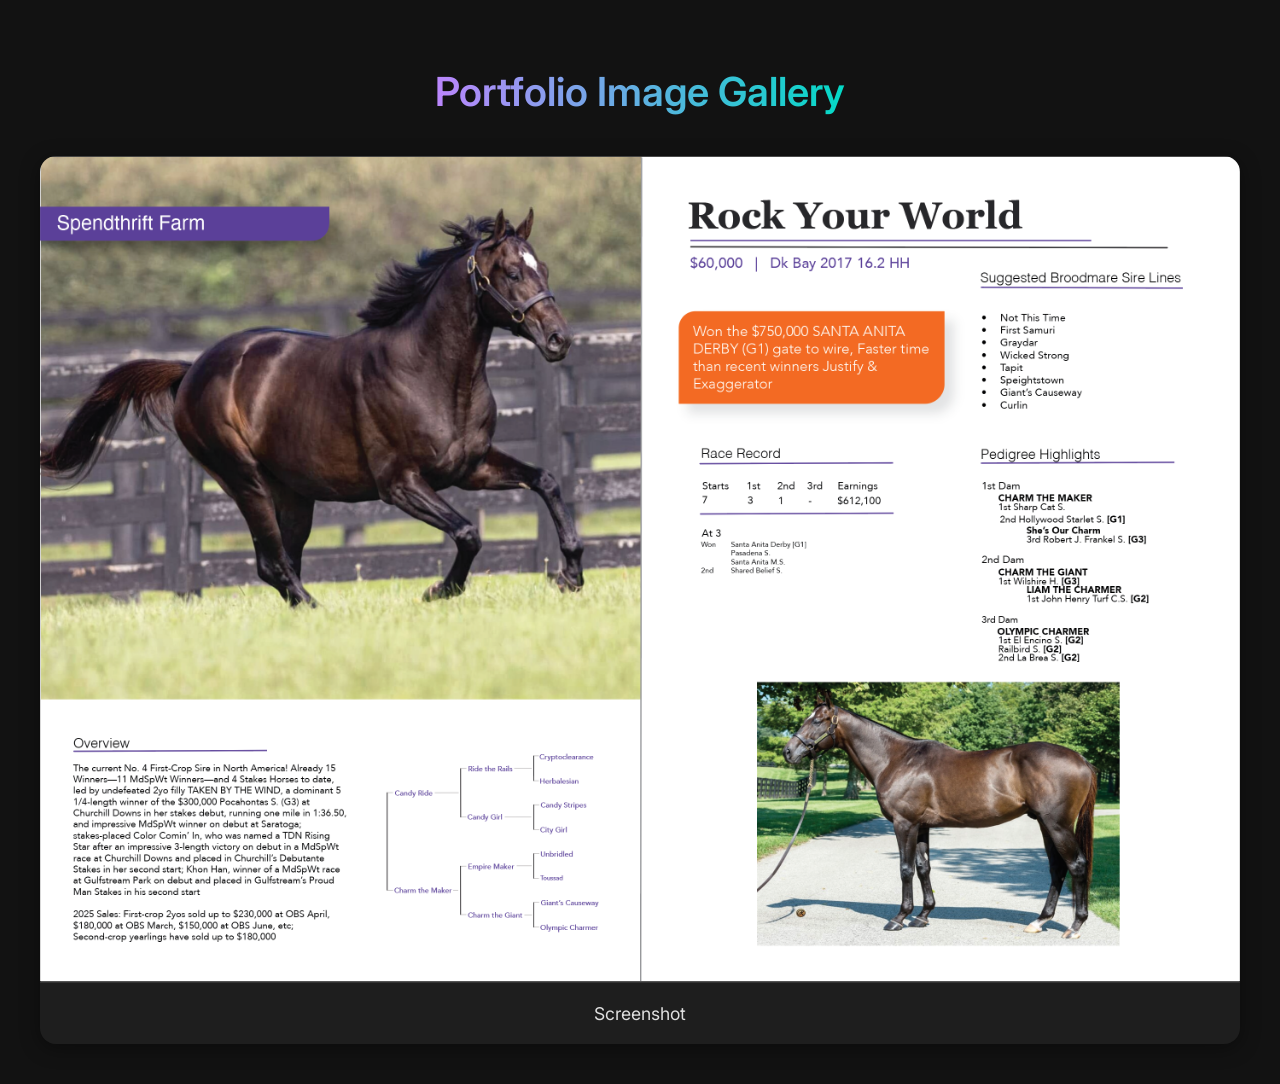
==== index.html @ 0e27304d "feat: initialize portfolio project with HTML gallery structure and VS Code settings" ====
<!DOCTYPE html>
<html lang="en">
<head>
    <meta charset="UTF-8">
    <meta name="viewport" content="width=device-width, initial-scale=1.0">
    <title>Portfolio Directory</title>
    <style>
        body {
            font-family: 'Inter', sans-serif;
            background-color: #121212;
            color: #ffffff;
            margin: 0;
            padding: 40px 20px;
            display: flex;
            flex-direction: column;
            align-items: center;
        }
        h1 {
            font-size: 2.5rem;
            margin-bottom: 40px;
            text-align: center;
            font-weight: 600;
            background: linear-gradient(90deg, #bb86fc, #03dac6);
            background-clip: text;
            -webkit-background-clip: text;
            -webkit-text-fill-color: transparent;
        }
        .gallery {
            display: grid;
            grid-template-columns: repeat(auto-fit, minmax(300px, 1fr));
            gap: 30px;
            width: 100%;
            max-width: 1200px;
            justify-content: center;
        }
        .gallery-item {
            background-color: #1e1e1e;
            border-radius: 16px;
            overflow: hidden;
            box-shadow: 0 4px 20px rgba(0,0,0,0.4);
            transition: transform 0.3s ease, box-shadow 0.3s ease;
            display: flex;
            flex-direction: column;
        }
        .gallery-item:hover {
            transform: translateY(-8px);
            box-shadow: 0 10px 30px rgba(255, 255, 255, 0.1);
        }
        .gallery-image {
            width: 100%;
            height: auto;
            object-fit: cover;
            display: block;
            border-bottom: 1px solid #333;
        }
        .image-caption {
            padding: 20px;
            text-align: center;
            font-size: 1.1rem;
            color: #e0e0e0;
            font-weight: 400;
        }
    </style>
    <link rel="preconnect" href="https://fonts.googleapis.com">
    <link rel="preconnect" href="https://fonts.gstatic.com" crossorigin>
    <link href="https://fonts.googleapis.com/css2?family=Inter:wght@400;600&display=swap" rel="stylesheet">
</head>
<body>

    <h1>Portfolio Image Gallery</h1>

    <div class="gallery">
        <div class="gallery-item">
            <img class="gallery-image" src="images/Screenshot%202026-04-19%20at%2011.11.32%E2%80%AFPM.png" alt="Screenshot">
            <div class="image-caption">Screenshot</div>
        </div>
    </div>

</body>
</html>
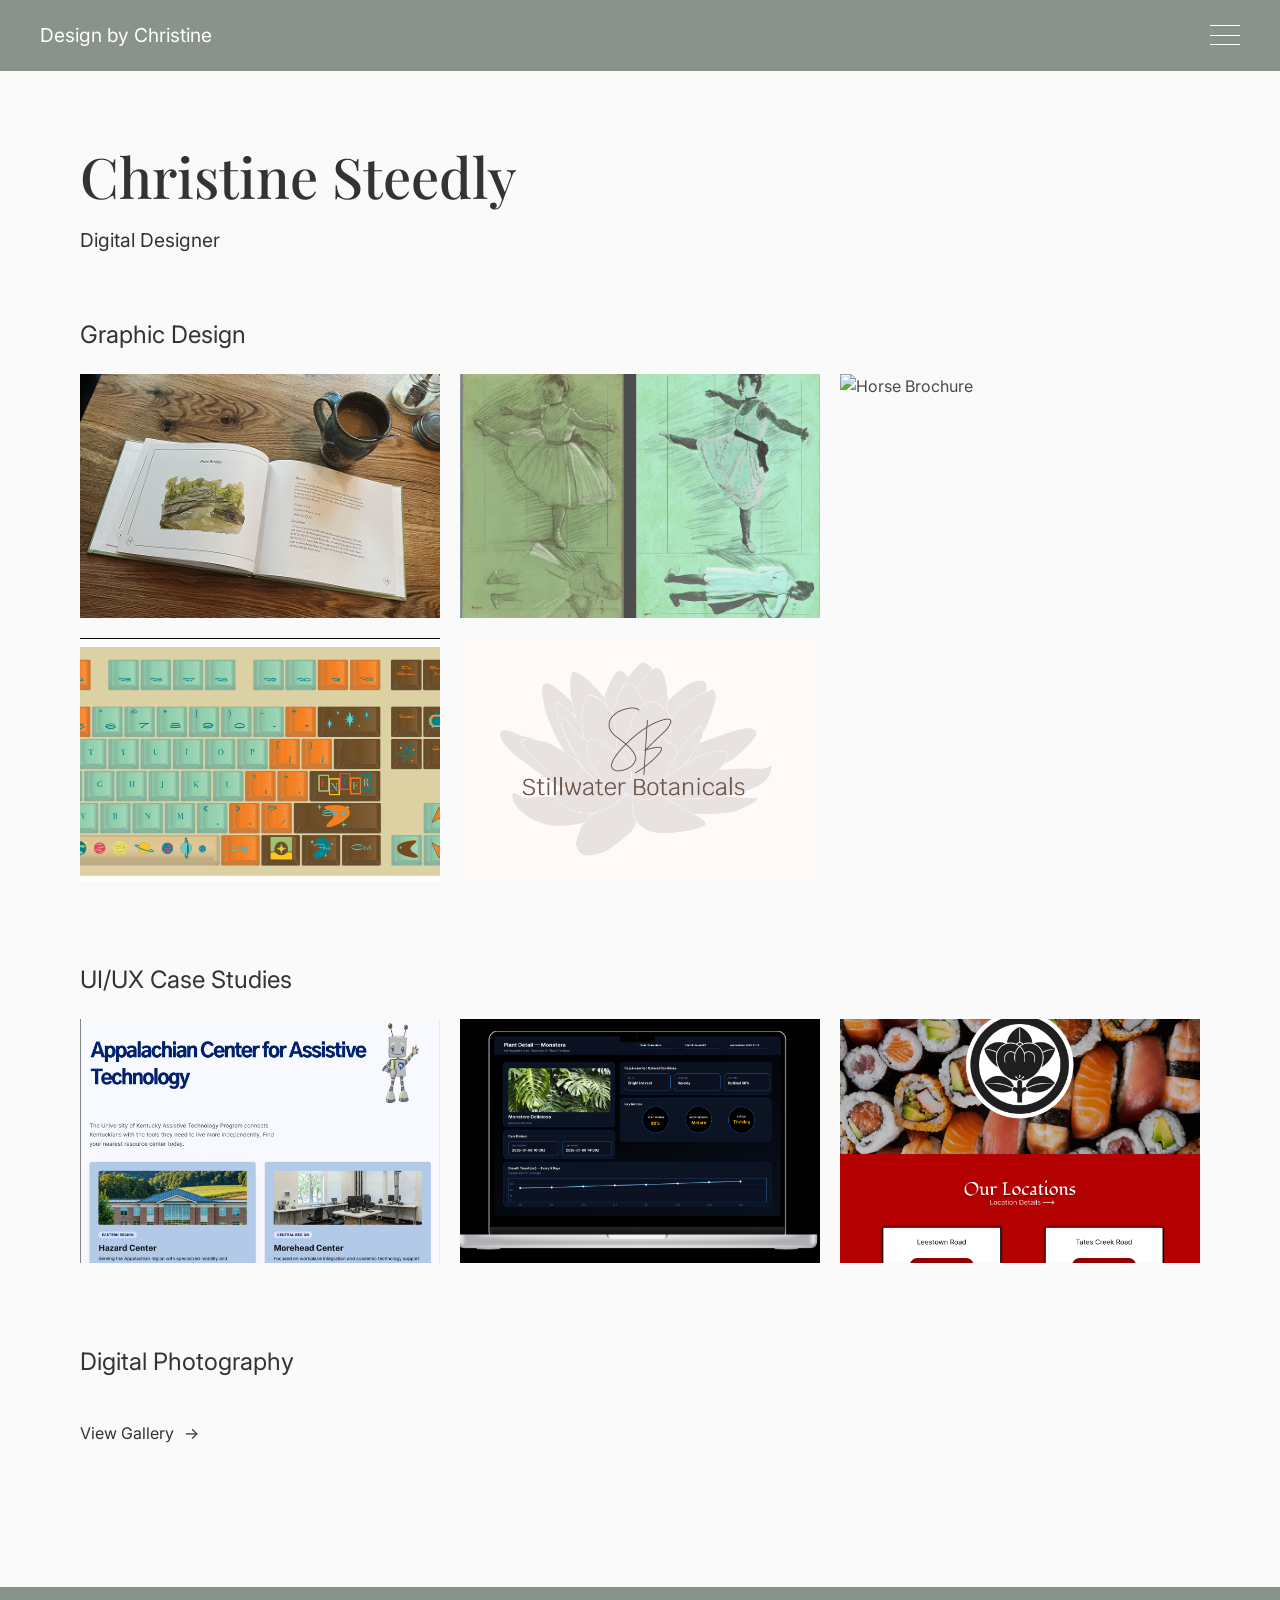
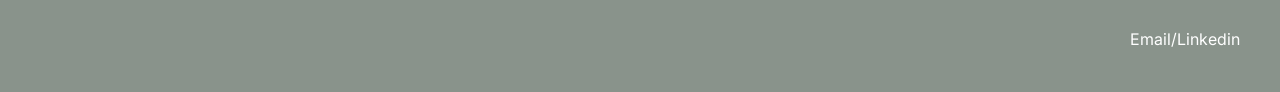
==== commit d2347bfc: "update 1" ====
--- a/index.html
+++ b/index.html
@@ -3,78 +3,60 @@
 <head>
     <meta charset="UTF-8">
     <meta name="viewport" content="width=device-width, initial-scale=1.0">
-    <title>Portfolio Directory</title>
-    <style>
-        body {
-            font-family: 'Inter', sans-serif;
-            background-color: #121212;
-            color: #ffffff;
-            margin: 0;
-            padding: 40px 20px;
-            display: flex;
-            flex-direction: column;
-            align-items: center;
-        }
-        h1 {
-            font-size: 2.5rem;
-            margin-bottom: 40px;
-            text-align: center;
-            font-weight: 600;
-            background: linear-gradient(90deg, #bb86fc, #03dac6);
-            background-clip: text;
-            -webkit-background-clip: text;
-            -webkit-text-fill-color: transparent;
-        }
-        .gallery {
-            display: grid;
-            grid-template-columns: repeat(auto-fit, minmax(300px, 1fr));
-            gap: 30px;
-            width: 100%;
-            max-width: 1200px;
-            justify-content: center;
-        }
-        .gallery-item {
-            background-color: #1e1e1e;
-            border-radius: 16px;
-            overflow: hidden;
-            box-shadow: 0 4px 20px rgba(0,0,0,0.4);
-            transition: transform 0.3s ease, box-shadow 0.3s ease;
-            display: flex;
-            flex-direction: column;
-        }
-        .gallery-item:hover {
-            transform: translateY(-8px);
-            box-shadow: 0 10px 30px rgba(255, 255, 255, 0.1);
-        }
-        .gallery-image {
-            width: 100%;
-            height: auto;
-            object-fit: cover;
-            display: block;
-            border-bottom: 1px solid #333;
-        }
-        .image-caption {
-            padding: 20px;
-            text-align: center;
-            font-size: 1.1rem;
-            color: #e0e0e0;
-            font-weight: 400;
-        }
-    </style>
-    <link rel="preconnect" href="https://fonts.googleapis.com">
-    <link rel="preconnect" href="https://fonts.gstatic.com" crossorigin>
-    <link href="https://fonts.googleapis.com/css2?family=Inter:wght@400;600&display=swap" rel="stylesheet">
+    <title>Christine Steedly - Digital Designer</title>
+    <meta name="description" content="Portfolio of Christine Steedly, Digital Designer">
+    <link rel="stylesheet" href="style.css">
 </head>
 <body>
 
-    <h1>Portfolio Image Gallery</h1>
+    <header>
+        <div class="logo">Design by Christine</div>
+        <div class="menu-icon">
+            <span></span>
+            <span></span>
+            <span></span>
+        </div>
+    </header>
 
-    <div class="gallery">
-        <div class="gallery-item">
-            <img class="gallery-image" src="images/Screenshot%202026-04-19%20at%2011.11.32%E2%80%AFPM.png" alt="Screenshot">
-            <div class="image-caption">Screenshot</div>
-        </div>
+    <div class="container">
+        <section class="profile">
+            <h1>Christine Steedly</h1>
+            <p>Digital Designer</p>
+        </section>
+
+        <section class="section">
+            <h2>Graphic Design</h2>
+            <div class="graphic-grid">
+                <!-- User mentioned clicking on graphic_1 goes to book frame -->
+                <a href="book.html"><img src="images/landing_frame/graphic1.png" alt="Book Mockup - Red River Gorge"></a>
+                <img src="images/landing_frame/graphic2.png" alt="Ballet Sketches">
+                <img src="images/landing_frame/graphic3.png" alt="Horse Brochure">
+                <img src="images/landing_frame/graphic4.png" alt="Abstract Layout">
+                <img src="images/landing_frame/graphic5.png" alt="Stillwater Botanicals Logo">
+                <!-- If there's a 6th image like the national parks brochure, it would go here -->
+            </div>
+        </section>
+
+        <section class="section">
+            <h2>UI/UX Case Studies</h2>
+            <div class="ui-grid">
+                <img src="images/landing_frame/ui1.png" alt="Appalachian Center UI">
+                <img src="images/landing_frame/ui2.png" alt="Dark Mode UI">
+                <img src="images/landing_frame/ui3.png" alt="Sushi Order UI">
+            </div>
+        </section>
+
+        <section class="section">
+            <h2>Digital Photography</h2>
+            <div class="digital-photography">
+                <a href="#">View Gallery <span>&#8594;</span></a>
+            </div>
+        </section>
     </div>
+
+    <footer class="landing-footer">
+        <p>Email/Linkedin</p>
+    </footer>
 
 </body>
 </html>
--- a/style.css
+++ b/style.css
@@ -0,0 +1,256 @@
+/* Global Styles */
+@import url('https://fonts.googleapis.com/css2?family=Inter:wght@300;400;500;600&family=Playfair+Display:wght@400;500;600&display=swap');
+
+:root {
+    --primary-color: #333333;
+    --text-color: #4A4A4A;
+    --background-color: #FAFAFA;
+    --header-bg: #89938B; /* Sage green color from layout */
+    --font-sans: 'Inter', sans-serif;
+    --font-serif: 'Playfair Display', serif;
+}
+
+* {
+    box-sizing: border-box;
+    margin: 0;
+    padding: 0;
+}
+
+body {
+    font-family: var(--font-sans);
+    color: var(--text-color);
+    background-color: var(--background-color);
+    line-height: 1.6;
+}
+
+a {
+    text-decoration: none;
+    color: inherit;
+}
+
+/* Header */
+header {
+    background-color: var(--header-bg);
+    color: white;
+    padding: 20px 40px;
+    display: flex;
+    justify-content: space-between;
+    align-items: center;
+}
+
+.logo {
+    font-size: 1.2rem;
+    font-weight: 400;
+}
+
+.menu-icon {
+    width: 30px;
+    height: 20px;
+    display: flex;
+    flex-direction: column;
+    justify-content: space-between;
+    cursor: pointer;
+}
+
+.menu-icon span {
+    display: block;
+    height: 1px;
+    background-color: white;
+    width: 100%;
+}
+
+/* Main Container */
+.container {
+    max-width: 1200px;
+    margin: 0 auto;
+    padding: 60px 40px;
+}
+
+/* Profile Section */
+.profile {
+    margin-bottom: 60px;
+}
+
+.profile h1 {
+    font-family: var(--font-serif);
+    font-size: 3.5rem;
+    color: var(--primary-color);
+    margin-bottom: 5px;
+    font-weight: 500;
+}
+
+.profile p {
+    font-size: 1.2rem;
+    color: var(--primary-color);
+    font-weight: 400;
+}
+
+/* Sections */
+.section {
+    margin-bottom: 80px;
+}
+
+.section h2 {
+    font-size: 1.5rem;
+    font-weight: 400;
+    color: var(--primary-color);
+    margin-bottom: 20px;
+}
+
+/* Grids */
+.grid {
+    display: grid;
+    gap: 20px;
+}
+
+.grid-3-col {
+    grid-template-columns: repeat(3, 1fr);
+}
+
+.grid-2-col {
+    grid-template-columns: repeat(2, 1fr);
+}
+
+.grid img {
+    width: 100%;
+    height: auto;
+    object-fit: cover;
+    display: block;
+    cursor: pointer;
+    transition: opacity 0.3s ease;
+}
+
+.grid img:hover {
+    opacity: 0.85;
+}
+
+/* Specific aspect ratios to match layout */
+.graphic-grid {
+    display: grid;
+    grid-template-columns: repeat(3, 1fr);
+    gap: 20px;
+}
+
+.ui-grid {
+    display: grid;
+    grid-template-columns: repeat(3, 1fr);
+    gap: 20px;
+}
+
+.graphic-grid a, .ui-grid a {
+    display: block;
+    height: 100%;
+}
+
+.graphic-grid img, .ui-grid img {
+    width: 100%;
+    height: 100%;
+    object-fit: cover;
+    display: block;
+    aspect-ratio: 395 / 267;
+    cursor: pointer;
+    transition: opacity 0.3s ease;
+}
+
+.graphic-grid img:hover, .ui-grid img:hover {
+    opacity: 0.85;
+}
+
+/* Digital Photography link */
+.digital-photography {
+    margin-top: 40px;
+    font-size: 1rem;
+    display: flex;
+    align-items: center;
+}
+
+.digital-photography a {
+    display: flex;
+    align-items: center;
+    gap: 10px;
+    color: var(--primary-color);
+}
+
+/* Footer layout for landing */
+.landing-footer {
+    background-color: var(--header-bg);
+    padding: 40px;
+    text-align: right;
+    color: white;
+}
+
+/* Book Frame Specific */
+.book-hero {
+    margin-bottom: 60px;
+}
+
+.book-hero img {
+    width: 100%;
+    max-height: 500px;
+    object-fit: cover;
+    display: block;
+}
+
+.book-details {
+    display: grid;
+    grid-template-columns: 1fr 1fr;
+    gap: 40px;
+    margin-bottom: 60px;
+}
+
+.book-info h1 {
+    font-family: var(--font-sans);
+    font-size: 1.2rem;
+    font-weight: 600;
+    color: var(--primary-color);
+    margin-bottom: 20px;
+}
+
+.book-info p {
+    font-size: 1rem;
+    line-height: 1.5;
+    margin-bottom: 15px;
+}
+
+.main-image img {
+    width: 100%;
+    height: auto;
+    display: block;
+}
+
+.other-images h3 {
+    font-family: var(--font-sans);
+    font-size: 1rem;
+    font-weight: 400;
+    margin-bottom: 20px;
+    margin-top: 40px;
+    color: var(--text-color);
+}
+
+.other-grid {
+    display: grid;
+    grid-template-columns: 1fr 1fr;
+    gap: 20px;
+}
+
+.other-grid img {
+    width: 100%;
+    border: 1px solid #E0E0E0;
+    height: auto;
+}
+
+/* Book Footer */
+.book-nav {
+    display: flex;
+    justify-content: space-between;
+    padding-bottom: 40px;
+    margin-top: 80px;
+    font-size: 0.9rem;
+    color: var(--text-color);
+}
+
+.book-nav a {
+    display: flex;
+    align-items: center;
+    gap: 5px;
+}
